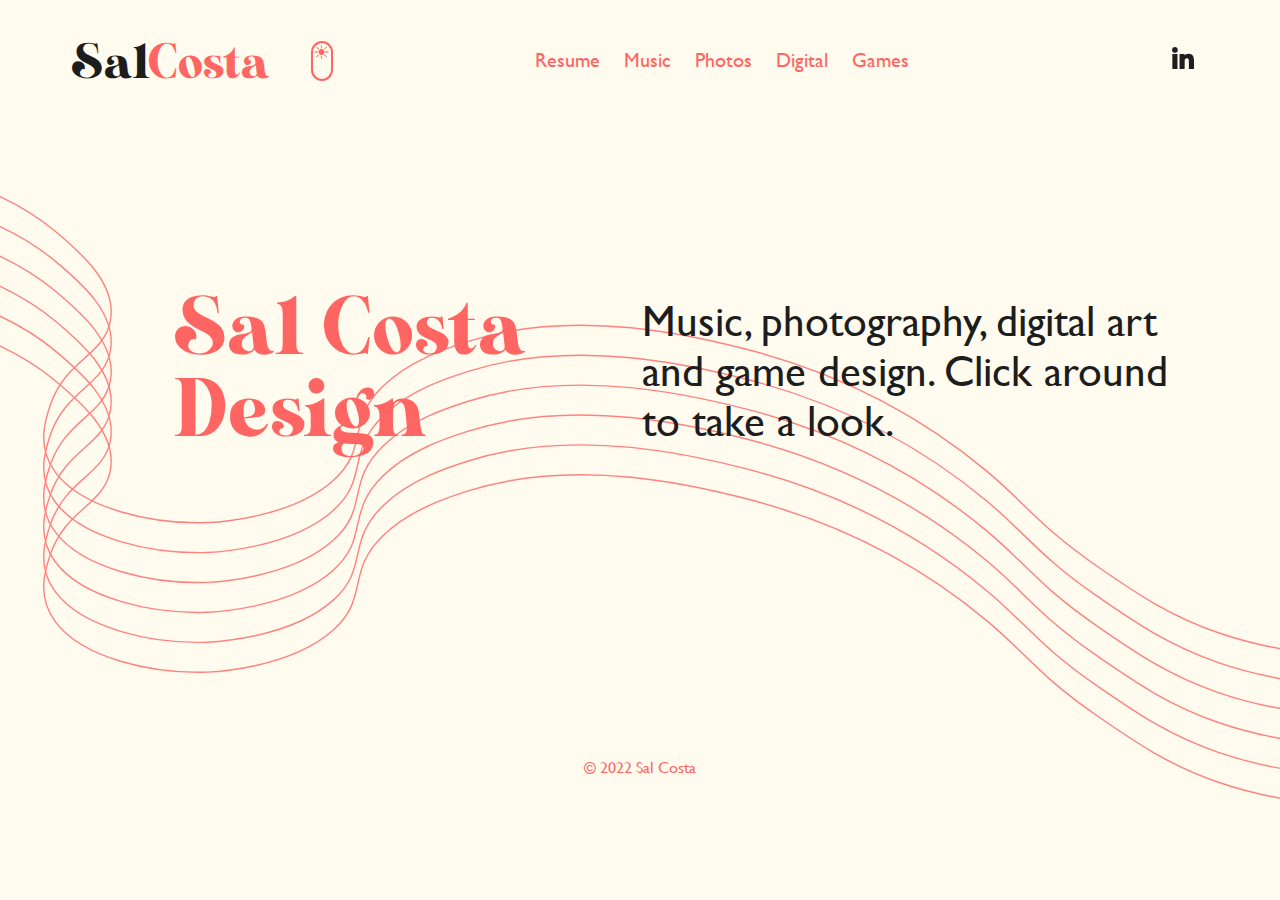
==== index.html @ b61861b0 "added collapsibles removed email" ====
<!doctype html>
<html lang="en">
    
    <!-- ------------- -->
    <!--   Site Head   -->
    <!-- ------------- -->

    <head>
        <!-- Meta tags -->
		<meta charset="utf-8">
		<title>Sal Costa</title>
        <meta name="description" content="Sal Costa's Portfolio">
        <meta name="keywords" content="Sal, Costa, Salvatore, Detroit, Michigan, United States, design, designer, web, website, art, artist, creator, creative, digital, 
                    graphic, video, game, games, UX, UI, photography, photo, film, 35mm, music, sound, audio, production, producer, freelance, portfolio, resume">
        <meta name="author" content="Sal Costa">
        <meta name="viewport" content="width=device-width, initial-scale=1"> 
        <link rel="stylesheet" type="text/css" href="salcosta.css">
        <!-- Favicon -->
        <link rel="apple-touch-icon" href="apple-touch-icon.png" sizes="180x180">
        <link rel="icon" type="image/png" href="favicon.png" sizes="32x32">
        <link rel="shortcut_icon" href="favicon.ico">
    </head>

    <!-- ------------- -->
    <!--   Site Body   -->
    <!-- ------------- -->

    <body>

        <a id="top"></a>
        
        <!-- Header -->
        <header>
            <div id="header">
                
                <div class="header-container left">
                    <a href="index.html">
                        <h1 id="name">Sal<span class="lastname">Costa</span></h1>
                    </a>

                    <div id="light-switch" title="Change the Theme" alt="Switch between light and dark mode." tabindex="0" onkeydown="switchThemeEnter(event)">
                        <label class="theme-switch" for="checkbox">
                            <input type="checkbox" id="checkbox"/>
                            <span class="light-symbols">&#9728;&#xFE0E;<br>&#9687;&#xFE0E;</span> <!-- Sun & Moon Symbols -->
                            <div class="switch-target"></div>
                        </label>
                    </div>  
                </div>

                <!-- Responsive nav button -->
                <a href="javascript:void(0);" class="button round fixed-top" id="nav-button" onclick="navOpen()" title="Open Navigation" alt="Open website navigation.">
                    <span class="menu-lines">&#9776;&#xFE0E;</span>
                    <div class="button-target"></div>
                </a>

                <div id="header-nav" class="header-container right">

                    <!-- Responsive nav X button -->
                    <a href="javascript:void(0);" class="button round close no-shadow fixed-top" onclick="navClose()" title="Close Navigation" alt="Close website navigation.">
                        <span class="times">&times;&#xFE0E;</span>
                        <div class="button-target"></div>
                    </a>

                    <div id="nav"> <!-- Navigation Bar -->
                        <ul>
                            <li>
                                <a href="resume.html" title="Resume">Resume<br>Resume</a>
                            </li>
                            <li>
                                <a href="music.html" title="Music & Audio">Music<br>Music</a>
                            </li>
                            <li>
                                <a href="photography.html" title="Photography">Photos<br>Photos</a>
                            </li>
                            <li>
                                <a href="digitalart.html" title="Digital Art">Digital<br>Digital</a>
                            </li>
                            <li>
                                <a href="gamedesign.html" title="Game Design">Games<br>Games</a>
                            </li>
                        </ul>
                    </div>
                    
                    <div id="social">
                        <div class="social-icon linkedin">
                            <a href="https://www.linkedin.com/in/salccosta/" target="_blank" rel="noopener noreferrer" title="LinkedIn">
                                <img src="assets/icon_linkedin.svg" alt="Sal Costa on LinkedIn." />
                            </a>
                        </div>
                    </div>

                </div> <!-- /container right -->
            </div> <!-- /header -->
        </header>

        <div id="alignment-bar-debug"></div>
        <div id="alignment-bar-debug" class="top"></div>
        <div id="alignment-bar-debug" class="mid"></div>
        
        <!-- ------------------- -->
        <!-- Page Content (INDEX)-->
        <!-- ------------------- -->

        <div id="page-banner" class="index">
            <img src="assets/banner_index.svg" class="banner-index"/>
        
            <div id="page-container" class="index">
                <div class="index-content">
                    <h1 class="page-title home">Sal Costa<br>Design</h1>
                </div>
                <div class="index-content">
                    <span class="home-text">Music, </span><!--
                    --><span class="home-text">photography, </span><!--
                    --><span class="home-text">digital </span><!--
                    --><span class="home-text">art </span><!--
                    --><span class="home-text">and </span><!--
                    --><span class="home-text">game </span><!--
                    --><span class="home-text">design. </span><!--
                    --><span class="home-text">Click </span><!--
                    --><span class="home-text">around </span><!--
                    --><span class="home-text">to </span><!--
                    --><span class="home-text">take </span><!--
                    --><span class="home-text">a </span><!--
                    --><span class="home-text">look.</span>
                </div>
    
            </div> <!-- /page container -->
        
        
        
        </div>

        


        <!-- Back to top button -->
        <a href="#top" id="top-button" class="button round hidden" title="Scroll to Top" alt="Scroll to top of page.">
            <span class="top-arrow">&#8593;&#xFE0E;</span>
        </a>

        <footer>
            <div id="footer">
                <!-- <span class="footer-dots"></span> -->
                <span class="copyright">&copy;&#xFE0E; 2022 Sal Costa</span>
            </div>
        </footer>
        
        <script defer src="salcosta.js"></script>
        <script defer src="jquery-3.6.0.min.js"></script>

    </body>

</html>
---- salcosta.css ----
/* Sal Costa's Portfolio */

/*****************************************/
/* Standards */
/*****************************************/

/*
Charcoal Grey #1D1D1D
Panna Cotta #FFFBEE

Light Mode:
Grapefruit #FF6663

Dark Mode:
Lavender #8C82FF

Dark mode transition length is 0.6s
Window/menu pop up transition length is 0.3s

Screen Responsive sizes:
1400+ Desktops
1200-1400 Small Screen PCs
800-1200 Tablets
300-800 Phones

*/


:root {
	--active-base: #fffbee;
	--active-base-rgb: 255, 251, 238;
	--inverse-base: #1d1d1d;
	--active-accent: #ff6663;
}
[data-theme="dark"] {
	--active-base: #1d1d1d;
	--active-base-rgb: 29, 29, 29;
	--inverse-base: #fffbee;
	--active-accent: #8c82ff;
}





/*****************************************/
/* --- Universal Formatting --- */
/*****************************************/





@font-face {
    font-family: 'Gill Sans MT';
    src: url('typeface/GillSansMT.woff2') format('woff2'),
         url('typeface/GillSansMT.woff') format('woff'),
         url('typeface/GillSansMT.ttf') format('truetype');
}
@font-face {
    font-family: 'Gill Sans MT';
    src: url('typeface/GillSansMT_Bold.woff2') format('woff2'),
         url('typeface/GillSansMT_Bold.woff') format('woff'),
         url('typeface/GillSansMT_Bold.ttf') format('truetype');
    font-weight: bold;
}
@font-face {
    font-family: 'Gill Sans MT';
    src: url('typeface/GillSansMT_Italic.woff2') format('woff2'),
         url('typeface/GillSansMT_Italic.woff') format('woff'),
         url('typeface/GillSansMT_Italic.ttf') format('truetype');
    font-style: italic;
}
@font-face {
    font-family: 'Nevrada'; /* Created by Aluyeah Studio */
    src: url('typeface/Nevrada.woff2') format('woff2'),
	     url('typeface/Nevrada.woff') format('woff'),
	     url('typeface/Nevrada.ttf') format('truetype');
}

html {
	margin: 0 auto;
	padding: 0;
	font-family: 'Trebuchet MS'; /* Default if Gill Sans MT doesn't work */
	background-color: #fffbee; /* Fallback */
	background-color: var(--active-base);
	transition: background-color 0.6s;
	scroll-behavior: smooth;
	overflow-x: hidden;
	max-width: 100%;
	min-width: 400px;
	/* margin-right: calc(-1 * (100vw - 100%)); /* Keeps scrollbar from shifting content */
}
body {
	margin: 0 auto;
	padding: 0;
	max-width: 90%;
	text-align: left;
}
*:focus { /* Universal for focus */
	outline: 2px dotted #ff6663; /* Fallback */
	outline: 2px dotted var(--active-accent);
	transition: outline-color 0.6s;
}
[data-theme="dark"] *:focus {
	outline: 2px dotted #fffbee; /* Fallback */
	outline: 2px dotted var(--inverse-base);
}
.hidden { /* For elements that appear via functions */
	visibility: hidden;
	opacity: 0;
}
.visible {
	visibility: visible;
	opacity: 1;
}


@media screen and (max-width: 400px) { /* Turn overflow on below 400px width */
	html {
		overflow-x: auto;
	}
}

/************************/
/* --- Type Styling --- */
/************************/



h1 {	
	margin: 0 auto;
	padding: 12px;
	font-family: 'Nevrada';
	font-size: 54pt;
	font-weight: normal;
	color: #ff6663; /* Fallback */
	color: var(--active-accent);
	transition: color 0.6s;
}
h2 {
	padding: 12px;
	font-family: 'Nevrada';
	font-weight: normal;
	font-size: 34pt;
	color: #ff6663; /* Fallback */
	color: var(--active-accent);
	transition: color 0.6s;
}
h3 	{
	margin: 0;
	font-family: 'Gill Sans MT';
	font-size: 18pt;
	font-weight: bold;
	color: #ff6663; /* Fallback */
	color: var(--active-accent);
	transition: color 0.6s;
}
p {
	margin: 0 auto;
	width: 70%;
	min-width: 400px;
	font-family: 'Gill Sans MT';
	font-size: 16pt;
	color: #1d1d1d; /* Fallback */
	color: var(--inverse-base);
	transition: color 0.6s;
}
/*
li {
	font-size: 16pt;
	color: #1d1d1d; /* Fallback 
	color: var(--inverse-base);
	transition: color 0.6s;
}
*/
tab1 {
	padding-left: 3em;
}


/***************************/
/* --- Responsive Type --- */
/***************************/


@media screen and (max-width: 1400px) { 
	h1 {
		font-size: 48pt;
	}
	p {
		font-size: 14pt;
	}
}
@media screen and (max-width: 1200px) { 
	h1 {
		font-size: 40pt;
	}
	h2 {
		font-size: 24pt;
	}
	h3 {
		font-size: 16pt;
	}
}
@media screen and (max-width: 800px) { 
	h1 {
		font-size: 30pt;
	}
	p {
		font-size: 12pt;
	}
}



/**************************/ 
/* --- Link Styling --- */
/**************************/



a {
	font-size: 16pt;
	text-decoration: underline dotted;
	transition: color 0.6s, border-color 0.6s;
}
a:link, 
a:visited {
	color: #ff6663; /* Fallback */
	color: var(--active-accent);
}
a:hover,
a:focus {
	color: #1d1d1d; /* Fallback */
	color: var(--inverse-base);
	transition: color 0s, border-color 0s;
}

a.button { /* Button defaults */
	margin: 12px;
	padding: 4px 16px;
	display: inline-block;
	font-family: 'Gill Sans MT';
	font-size: 16pt;
	text-decoration: none;
	text-transform: uppercase;
	border-radius: 40px;
	box-shadow: -2px 2px #1d1d1d; /* Fallback */
	box-shadow: -2px 2px var(--inverse-base);
	border: 6px double #1d1d1d; /* Fallback */
	border: 6px double var(--inverse-base);
	color: #ff6663; /* Fallback */
	color: var(--active-accent);
	background-color: #fffbee; /* Fallback */
	background-color: var(--active-base);
	transition: color 0.6s, border-color 0.6s, background-color 0.6s, margin 0.6s, box-shadow 0.6s, opacity 0.4s, visibility 0.4s;
}
a.button:hover,
a.button:focus {
	margin: 14px 14px 10px 10px;
	box-shadow: none;
	cursor: pointer;
	border-color: #ff6663; /* Fallback */
	border-color: var(--active-accent);
	transition: color 0.1s, border-color 0.1s, margin 0.1s, box-shadow 0.1s, opacity 0.1s;
}
a.button.round { /* Circular buttons for UI */
	overflow: hidden;
	height: 30px;
	width: 6px;
}
a.button.round.no-shadow { /* removes box shadow */
	box-shadow: none;
	margin: 14px 14px 10px 10px;
}
a.button.fixed-top { /* top right screen location */
	position: fixed;
	top: 20px;
	right: 30px;
}
a.button.round.close { /* X button */
	width: 6px;
	height: 30px;
}
a.button.round span.times { /* button 'X' */
	font-size: 32pt;
	position: relative;
	display: inline-block;
	left: -10px;
	top: -10px;
}
a.button.round.close.fixed-top:hover span.times, 
a.button.round.close.fixed-top:focus span.times {
	animation: button-pulse .15s;
}
@keyframes button-pulse {
	50% {transform: scale(1.2)}
}

.button-target {
	/* background-color: rgba(255,0,0,0.3); */ /* Debug target area */
	position: absolute;
	top: -1.8em;
	left: -1.9em;
	display: block;
	width: 120px;
	height: 120px;
	border-radius: 60px;
}

/*****************************/
/* --- Responsive Button --- */
/*****************************/

@media screen and (max-width: 1200px) { 
	a.button {
		font-size: 14pt;
	}

}





/*****************************************/
/* --- Page Header --- */
/*****************************************/





#header {
	margin: 0 auto;
	width: 100%;
	padding-top: 5px;
	height: 120px;
	display: flex;
	overflow: hidden;
}
.header-container {
	margin: 0 auto;
	padding: 22px 0px;
	width: 50%;
	display: flex;
	align-items: flex-start;
}
.header-container.left {
	width: 25%;
	margin-left: 0;
	margin-right: auto;
}
#header-nav.header-container.right {
	margin-right: 0;
	margin-left: auto;
	transition: opacity 0.3s;
}

#name {
	margin-top: 10px;
	margin-right: 0;
	padding-left: 8px;
	font-size: 34pt;
	display: inline-block;
	color: #1d1d1d; /* Fallback */
	color: var(--inverse-base);
	transition: color 0.6s;
}
span.lastname {
	color: #ff6663; /* Fallback */
	color: var(--active-accent);
	transition: color 0.6s;
}


@media screen and (max-width: 800px) { /* Mobile Screen */
	#name {
		font-size: 24pt;
		margin-top: 16px;
	}
}


/****************************/
/* --- Dark Mode Switch --- */
/****************************/


#light-switch { /* Dark mode switch */
	margin: 14px 0 14px 10%;
	height: 36px;
	width: 18px;
	display: inline-block;
	position: relative;
	/* overflow: hidden; */
	border-radius: 18px;
	border: 2px solid #ff6663; /* Fallback */
	border: 2px solid var(--active-accent);
	transition: border-color 0.6s;
	pointer-events: none;
}
.switch-target { /* Click area */
	position: absolute;
	display: block;
	transform: translate(-50%, -50%);
	top: 50%;
	left: 50%;
	width: 27px;
	height: 45px;
	border-radius: 50px;
	border: 22px solid #fffbee; /* Fallback */
	border: 22px solid var(--active-base);
	pointer-events: all;
	transition: border-color 0.6s;
}
#light-switch:hover .light-symbols, 
#light-switch:focus .light-symbols {
	-webkit-animation: lightswitch-bounce .15s;
	   -moz-animation: lightswitch-bounce .15s;
	     -o-animation: lightswitch-bounce .15s;
	        animation: lightswitch-bounce .15s;
}
@keyframes lightswitch-bounce {
	0% {top: -10px;}
	33% {top: -12px;}
	66% {top: -6px;}
	100% {top: -10px;}
}
#light-switch input {
	display: none;
}
span.light-symbols { /* UTF Symbols */
	top: -10px;
	text-align: center;
	font-size: 14pt;
	display: block;
	position: relative;
	pointer-events: none;
	line-height: 30pt;
	color: #ff6663; /* Fallback */
	color: var(--active-accent);
	transition: color 0.6s, transform 0.6s;
}
label.theme-switch:hover { 
	cursor: pointer;
}
[data-theme="dark"] span.light-symbols {
	transform: translateY(-24px);
}



/**************************/
/* --- Navigation Bar --- */
/**************************/



#alignment-bar-debug { /* DEBUG for alignment */
	width: 1800px;
	height: 1px;
	right: 0;
	top: 79px;
	position: absolute;
	pointer-events: none;
	visibility: hidden;
	background-color: var(--inverse-base);
}
#alignment-bar-debug.top { /* DEBUG */
	top: 43px;
}
#alignment-bar-debug.mid { /* DEBUG */
	top: 61px;
	opacity: 0.4;
}

#nav { /* Nav box area */
	display: inline-block;
	align-self: flex-start;
}
#nav ul { /* Navigation List */
	margin: 0 auto;
	padding: 1px 0px;
	list-style-type: none;
}
#nav ul li { /* Navigation Items */
	margin: 16px 6px;
	padding: 4px;
	height: 24px;
	display: inline-block;
	position: relative;
	overflow: hidden;
}
#nav ul li a { /* Nav Item Text */
	padding: 4px;
	width: 100%;
	bottom: 8px;
	font-family: 'Gill Sans MT';
	font-size: 15pt;
	display: inline-block;
	position: relative;
	text-align: left;
	line-height: 1.6;
	text-decoration: none;
	color: #ff6663; /* Fallback */
	color: var(--active-accent);
	-webkit-transition: color 0.6s, transform 0.3s;
	   -moz-transition: color 0.6s, transform 0.3s;
	     -o-transition: color 0.6s, transform 0.3s;
		    transition: color 0.6s, transform 0.3s;
}
#nav ul li a:hover, 
#nav ul li a:focus { 
	transform: translateY(-32px);
	outline: none;
}
#nav ul li:focus-within {
	outline: 2px dotted #ff6663; /* Fallback */
	outline: 2px dotted var(--active-accent);
}
[data-theme="dark"] #nav ul li:focus-within {
	outline: 2px dotted #fffbee; /* Fallback */
	outline: 2px dotted var(--inverse-base);
}
#nav ul li a.active { /* Current page in nav */
	cursor: default;
	transform: translateY(0px);
	color: #1d1d1d; /* Fallback */
	color: var(--inverse-base);
}
#nav ul li a.active:hover, 
#nav ul li a.active:focus {
	-webkit-animation: currentpage-bounce .15s;
	   -moz-animation: currentpage-bounce .15s;
	     -o-animation: currentpage-bounce .15s;
	        animation: currentpage-bounce .15s;
}
@keyframes currentpage-bounce {
	0% {bottom: 8px;}
	33% {bottom: 12px;}
	66% {bottom: 4px;}
	100% {bottom: 8px;}
}
#nav-button { /* Touch Nav button */
	display: none;
	z-index: 3;
}
#nav-button span.menu-lines { /* Menu symbol */
	font-size: 18pt;
	position: relative;
	top: -3px;
	left: -8px;
	font-weight: bold;
}
#header-nav.header-container.right a.button.round.close { /* Hide X button */
	display: none;
}


/***************************************/
/* --- Header & Nav responsiveness --- */
/***************************************/


@media screen and (max-width: 1400px) { /* Smaller Desktop Screen */
	#header-nav.header-container.right {
		width: 60%;
	}
	#nav ul li {
		margin: 16px 2px;
	}
}
@media screen and (max-width: 1200px) { /* Tablet + Mobile Nav */
	#nav-button {
		display: inline-block;
	}
	#header-nav.header-container.right {
		display: none;
	}
	#header-nav.header-container.right a.button.round.close {
		display: inline-block;
	}
	#header-nav.header-container.right.responsive { /* Responsive nav container */
		margin: 0 auto;
		width: 100%;
		background-color: rgba(255, 251, 238, 0.85); /* Fallback */
		background-color: rgba(var(--active-base-rgb), 0.85);
		-webkit-backdrop-filter: blur(12px);
		backdrop-filter: blur(12px);
		position: fixed;
		display: block;
		visibility: visible;
		opacity: 1;
		left: 0;
		right: 0;
		top: 0;
		bottom: 0;
		z-index: 3;
	}
	#header-nav.header-container.right.responsive #nav { /* Responsive nav links */
		width: 100%;
		margin-top: 20px;
		text-align: center;
	}
	#header-nav.header-container.right.responsive #nav ul li {
		margin: 10px auto;
		padding: 10px;
		width: 50%;
		right: 0;
		height: 2.4em;
	}
	#header-nav.header-container.right.responsive #nav ul li a {
		font-size: 26pt;
		text-align: center;
	}
	#header-nav.header-container.right.responsive #nav ul li a.active:hover, 
	#header-nav.header-container.right.responsive #nav ul li a.active:focus { /* Disable active page animation */
		-webkit-animation: none;
		   -moz-animation: none;
			 -o-animation: none;
				animation: none;
	}
	#header-nav.header-container.right.responsive #nav ul li a:hover, 
	#header-nav.header-container.right.responsive #nav ul li a:focus { /* Disable hover animation */
		transform: none;
		color: #1d1d1d; /* Fallback */
		color: var(--inverse-base);
	}
	#top-button {
		display: none;
	}
}


/************************/
/* --- Social Icons --- */
/************************/


#social {
	margin: 0px 0px 20px auto;
	height: 40px;
	display: inline-block;
	align-self: flex-end;
}
#social a {
	text-decoration: none;
	display: inline-block;
}
#social .social-icon { 
	margin: 0px 8px;
	width: 50px;
	height: 40px;
	position: relative;
	bottom: 2px;
	display: inline-block;
}
#social .social-icon img {
	width: 26px;
	height: 22px;
	padding: 6px 12px 12px 12px;
	filter: brightness(0) saturate(100%) invert(3%) sepia(5%) saturate(4%) hue-rotate(314deg) brightness(104%) contrast(82%);
	transition: filter 0.6s;
}
[data-theme="dark"] #social .social-icon img {
	filter: brightness(0) saturate(100%) invert(88%) sepia(4%) saturate(1819%) hue-rotate(322deg) brightness(114%) contrast(103%);
}
#social .social-icon:hover, 
#social .social-icon:focus {
	-webkit-animation: social-bounce .15s;
	   -moz-animation: social-bounce .15s;
	     -o-animation: social-bounce .15s;
	        animation: social-bounce .15s;
}
@keyframes social-bounce {
	0% {bottom: 2px;}
	33% {bottom: 6px;}
	66% {bottom: -2px;}
	100% {bottom: 2px;}
}

@media screen and (max-width: 1200px) { /* Mobile Social Icons */
	#header-nav.header-container.right.responsive #social {
		width: 100%;
		text-align: center;
		margin: 0 auto;
		margin-top: 1.4em;
	}
	#header-nav.header-container.right.responsive #social .social-icon {
		margin: 0 auto;
		width: 35%;
		height: 50px;
	}
	#social .social-icon img {
		display: inline-block;
		position: relative;
		padding: 12px;
		left: 4px;
		width: 100px;
		height: 30px;
	}
}





/*****************************************/
/* --- Page Content --- */
/*****************************************/




#page-banner {
	display: block;
	position: relative;
	overflow: hidden;
}
h1.page-title { /* Page title banner text */
	padding: 2em 1em 3em 70px;
	margin-left: 0;
	display: inline-block;
	white-space: nowrap;
}
#page-banner img { /* make visible in IE */ 
	position: absolute;
	right: 3%;
	width: 65%;
	max-height: 420px;
	top: 40%;
	opacity: 0.8;
	transform: translateY(-50%);
	filter: brightness(0) saturate(100%) invert(60%) sepia(90%) saturate(3969%) hue-rotate(326deg) brightness(117%) contrast(119%);
	transition: filter 0.6s;
}
[data-theme="dark"] #page-banner img {
	filter: brightness(0) saturate(100%) invert(88%) sepia(4%) saturate(1819%) hue-rotate(322deg) brightness(114%) contrast(103%);
}
#page-container {
	margin: 0 auto;
	text-align: center;
	padding: 2em;
	display: block;
	border: 1px solid #ff6663; /* Fallback */
	border: 1px solid var(--active-accent);
	border-radius: 16px;
	transition: border-color 0.6s;
}
 /*****************************/
 /* --- Responsive Banner --- */
 /*****************************/

 @media screen and (max-width: 1400px) { /* Smaller Screen banner */
	#page-banner img {
		top: 60%;
		min-width: 400px;
	}
} 
@media screen and (max-width: 1200px) { /* Tablet page banner */
	h1.page-title {
		padding: 1.5em 1em 3.5em 70px;
	}
	#page-container {
		padding: 1em;
	}
	#page-banner img {
		opacity: 1;
	}
}
@media screen and (max-width: 600px) { /* Mobile page banner */
	h1.page-title {
		padding-left: 10px;
	}
	#page-banner img {
		width: 100%;
		top: 65%;
		min-width: 100px;
		right: 0;
		left: 0;
	}
	#page-container {
		padding: 0;
		border: none;
	}
}



/******************************/
/* --- Back to top button --- */
/******************************/

#top-button { 
	bottom: 50px;
	right: 30px;
	position: fixed;
	z-index: 3;
	width: 6px;
	height: 30px;
}
span.top-arrow {
	font-size: 22pt;
	position: relative;
	font-weight: bold;
	left: -4px;
	top: -6px;
}




/**********************/
/* --- Index page --- */
/**********************/




#page-container.index {
	border: none;
}
h1.page-title.home {
	font-size: 80pt;
	padding: 2em 0 3em 70px;
}
.index-content {
	display: inline-block;
	top: 0;
	margin: 0;
	padding: 0;
	text-align: left;
	width: 49%;
}
span.home-text {
	margin: 0 auto;
	font-family: 'Gill Sans MT';
	font-size: 46pt;
	color: #1d1d1d; /* Fallback */
	color: var(--inverse-base);
	transition: color 0.6s, opacity 0.2s;
}
span.home-text:hover {
	opacity: 0.2;
	cursor: default;
}
#page-banner.index {
	position: relative;
	display: block;
	height: 100%;
	overflow: visible;
}
#page-banner.index img.banner-index { 
	position: absolute;
	width: 120%;
	max-height: 200%;
	transform: translate(-50%, -50%);
	top: 60%;
	left: 50%;
	pointer-events: none;
	z-index: -1;
}

@media screen and (max-width: 1600px) { 
	h1.page-title.home {
		font-size: 70pt;
	}
	span.home-text {
		font-size: 38pt;
	}
}
@media screen and (max-width: 1300px) { 
	h1.page-title.home {
		font-size: 56pt;
	}
	span.home-text {
		font-size: 32pt;
	}
}
@media screen and (max-width: 1100px) { 
	h1.page-title.home {
		font-size: 48pt;
	}
	span.home-text {
		font-size: 24pt;
	}
	#page-banner.index img.banner-index { 
		width: 200%;
		left: 80%;
	}
}
@media screen and (max-width: 900px) { 
	.index-content {
	display: block;
	width: 100%;
	}
	h1.page-title.home {
		padding: 2em 0 0.5em 10px;
	}
}



/***********************/
/* --- Resume Page --- */
/***********************/





#page-container.resume { /* Flex needed for sticky */
	display: flex;
	align-items: flex-start;
	text-align: left;
}
#resume-body { /* Resume Main Content */
	width: 66%;
	display: inline-block;
}
#resume-body p {
	width: 100%;
	text-align: left;
}

.dotted-line { /* Dots container */
	margin-top: -3em;
	margin-bottom: 3em;
	overflow: hidden;
	width: 100%;
	height: 1em;
}
span.dots { /* Dot gradient effect */
	background-image: none; /* Fallback */
	color: #ff6663; /* Fallback */
	background-image: linear-gradient(to right, var(--active-accent) 0%, transparent 100%);
	background-size: 100%;
	background-repeat: repeat;
	-webkit-background-clip: text;
	   -moz-background-clip: text;
	        background-clip: text;
    -webkit-text-fill-color: transparent; 
       -moz-text-fill-color: transparent;
}
span.dots.center { /* Radial Gradient */
	background-image: none; /* Fallback */
	background-image: radial-gradient(var(--active-accent) 0%, transparent 80%);
}
span.dots-content::after { /* Dot content */
	content: "\2022 \2003 \2022 \2003 \2022 \2003 \2022 \2003 \2022 \2003 \2022 \2003 \2022 \2003 \2022 \2003 \2022 \2003 \2022 \2003";
}

h2.category {
	padding-left: 0;
	display: block;
}
span.resume-content {
	font-family: 'Gill Sans MT';
	font-size: 16pt;
	color: #1d1d1d; /* Fallback */
	color: var(--inverse-base);
	transition: color 0.6s;
}
p.job-role {
	font-size: 14pt;
}

/*********************************/
/* --- Resume Skills Section --- */
/*********************************/

#res-sticky-column {
	width: 33%;
	display: inline-block;
	position: sticky;
	position: -webkit-sticky;
	top: 10%;
}
#resume-skills { /* Resume Skills */
	padding: 0 2em;
	text-align: left;
}

/*****************************/
/* Resume content responsive */
/*****************************/

@media screen and (max-width: 1200px) { 
	#page-container.resume {
		display: block;
	}
	#resume-body {
		display: block;
		width: 100%;
	}
	#res-sticky-column {
		width: 100%;
		display: block;
	}
	#resume-skills {
		width: 100%;
		padding: 0;
		display: block;
	}
	span.skill {
		display: inline-block;
		width: 32%;
		padding: 0;
		margin: 0;
	}
}
@media screen and (max-width: 1200px) { 
	span.resume-content {
		font-size: 14pt;
		padding: 0;
		margin: 0;
	}
}
@media screen and (max-width: 920px) { 
	span.skill {
		display: block;
		width: 100%;
	}
}





/**********************/
/* --- Music Page --- */
/**********************/





.sub-container.music {
	display: inline-block;
	text-align: left;
}
.audio-player {
	display: inline-block;
	position: relative;
	right: 0;
	padding: 2em 0 2em 8em;
}





/*****************************************/
/* --- Photography Page --- */
/*****************************************/





#gallery-tab-container {
	display: inline-block;
	overflow: hidden;
}
a.gallery-tab {
	padding: 24px 16px 8px 16px;
	text-decoration: none;
	display: inline-block;
	margin: 0.8em 0.8em 0 0.8em;
	width: 220px;
	font-family: 'Nevrada';
	font-weight: normal;
	font-size: 34pt;
	color: #ff6663; /* Fallback */
	color: var(--active-accent);
	transition: color 0.6s, border-color 0.6s;
}
a.gallery-tab.open-tab {
	color: #1d1d1d; /* Fallback */
	color: var(--inverse-base);
}
a.gallery-tab:focus:not(:focus-visible) { /* No outline for click */
	outline: 0;
}
a.gallery-tab:hover, 
a.gallery-tab:focus {
	color: #1d1d1d; /* Fallback */
	color: var(--inverse-base);
	transition: color 0s, border-color 0s;
}
#gallery-tab-select { /* selector dot box */
	display: inline-block;
	position: relative;
	top: -2em;
	width: 50%;
}
span.selector-dot {
	font-size: 24pt;
	display: inline-block;
	position: relative;
	color: #1d1d1d; /* Fallback */
	color: var(--inverse-base);
	transition: left 0.6s;
}
span.selector-dot.left { /* try to add hover */
	left: -50%;
}
span.selector-dot.right {
	left: 50%;
}

.photo-gallery { /* Gallery container */
	column-count: 3;
	column-gap: 6px;
}
.photo-gallery.hidden {
	display: none;
	opacity: 0;
}
.photo-gallery.visible {
	display: block;
	opacity: 1;
}

.photo-tile { /* Photo tile div */
	display: inline-block;
	padding: 0;
	margin-bottom: 3px;
	width: 100%;
	overflow: hidden;
	border-radius: 8px;
}
.photo-tile img {
	width: 100%;
	margin: 0;
	padding: 0;
	display: block;
	-webkit-transition: transform 0.4s, filter 0.4s, opacity 0.4s;
	   -moz-transition: transform 0.4s, filter 0.4s, opacity 0.4s;
	     -o-transition: transform 0.4s, filter 0.4s, opacity 0.4s;
		    transition: transform 0.4s, filter 0.4s, opacity 0.4s;
}
.photo-gallery:hover img { /* Effect on all images on gallery hover */
	opacity: 0.9;
}
.photo-tile:hover img { /* Effect on single hovered image */
	transform: scale(1.1);
	opacity: 1;
	cursor: pointer;
}
@media screen and (max-width: 900px) { /* Responsive gallery size */
	.photo-gallery {
		column-count: 2;
	}
	#gallery-tab-container {
		display: block;
	}
	a.gallery-tab {
		font-size: 28pt;
		width: 40%;
		margin: 0.8em 0;
	}
	#gallery-tab-select {
		display: none;
	}
	a.gallery-tab.open-tab {
		border-color: #1d1d1d; /* Fallback */
		border: 1px solid var(--inverse-base);
		border-radius: 16px;
	}
}
@media screen and (max-width: 600px) { /* Mobile Screen */
	.photo-gallery {
		margin-top: 2em;
	}
	a.gallery-tab {
		font-size: 18pt;
		padding: 16px 8px 0 8px;
		width: 40%;
		margin: 0.8em 0;
	}
}


/***********************/
/* --- Photo Modal --- */
/***********************/


#modal00 { /* Modal base */
    position: fixed;
    text-align: center;
    z-index: 4;
    left: 0;
    top: 0;
	width: 100%;
	height: 100%;
	overflow: auto;
	background-color: rgba(255, 251, 238, 0.85); /* Fallback */
	background-color: rgba(var(--active-base-rgb), 0.85);
	-webkit-backdrop-filter: blur(8px);
		   backdrop-filter: blur(8px);
	transition: background-color 0.6s, opacity 0.3s, visibility 0.3s;
	-webkit-user-select: none;  /* Disable right click */
	-moz-user-select: none;
	-ms-user-select: none;
	-o-user-select: none;
	user-select: none;
}

#modaltarget { /* Click area for closing modal */
	height: 100%;
}
#modal00 img {
	position: fixed;
	height: 80%;
	width: auto;
	left: 50%;
	top: 50%;
	transform: translate(-50%, -50%);
}
#modal00 img.portrait { /* For vertical images */
	width: 40%;
	height: auto;
	padding: 3em 0;
	top: 0;
	transform: translate(-50%, 0);
}
#modal00 a.button.round.close {
	margin: 12px;
}
/*
#caption { old caption
    margin: 0 auto;
    padding-bottom: 20px;
    position: relative;
    width: 100%;
    display: inline-block;
    text-align: center;
    color: red;
    font-size: 16pt;
	bordeR: 1px solid green;
}
*/

a.button.round.arrow { /* Modal < > Buttons */
	width: 6px;
	height: 30px;
	z-index: 5;
}
a.button.round.fixed-left {
	top: 45%;
	left: 30px;
	position: fixed;
}
a.button.round.fixed-right{
	top: 45%;
	right: 30px;
	position: fixed;
}
a.button span.left-arrow { /* Arrow button text */
	font-size: 20pt;
	position: relative;
	top: -1px;
	left: -10px;
}
a.button span.right-arrow {
	font-size: 20pt;
	position: relative;
	top: -1px;
	left: -6px;
}
.button-target.arrow {
	height: 200px;
	top: -3.6em;
}
a.button.round.arrow.fixed-left:hover span.left-arrow, 
a.button.round.arrow.fixed-left:focus span.left-arrow {
	animation: leftarrow-bounce .15s;
}
@keyframes leftarrow-bounce {
	50% {left: -15px}
}
a.button.round.arrow.fixed-right:hover span.right-arrow, 
a.button.round.arrow.fixed-right:focus span.right-arrow {
	animation: rightarrow-bounce .15s;
}
@keyframes rightarrow-bounce {
	50% {left: -1px}
}

/***************************************/
/* --- Responsive modal --- */
/***************************************/
@media only screen and (max-width: 1200px){
    #modal00 img {
        width: 80%;
		height: auto;
    }
	#modal00 img.portrait {
		width: 60%;
	}
}
@media only screen and (max-width: 900px){ /* Hide arrow buttons */
	a.button.round.arrow {
		visibility: hidden;
	}
}
@media only screen and (max-width: 800px){
    #modal00 img {
        width: 98%;
    }
	#modal00 img.portrait {
		width: 80%;
	}
}





/****************************/
/* --- Digital Art Page --- */
/****************************/




button.collapsible {
	display: inline-block;
	text-align: left;
	margin: 0 auto;
	padding: 0 1em;
	height: 4em;
	width: 80%;
	max-width: 800px;
	cursor: pointer;
	background-color: transparent;
	border: 1px solid #ff6663; /* Fallback */
	border: 1px solid var(--active-accent);
	border-radius: 16px;
	overflow: hidden;
}
button.collapsible h3:after {
	content: "\002B";
	float: right;
	transform: scale(1.3);
	color: #1d1d1d; /* Fallback */
	color: var(--inverse-base);
}
button.collapsible.active h3:after {
	content: "\2013";
	position: relative;
	top: -4px;
	left: -1px;
}
.collapse-content {
	margin: 2em 0;
	max-height: 0;
	overflow: hidden;
	transition: max-height 0.6s;
}


.sub-container {
	margin: 2em auto;
}
.sub-container a.button {
	display: inline-block;
}
.sub-container.img-split {
	display: inline-block;
}
.sub-container.img-split img {
	width: 45%;
	margin: 0 1em 1em 1em;
	border-radius: 16px;
}
.sub-container img.small-size {
	width: auto;
	max-width: 100%;
}


/**********************************/
/* --- Responsive Digital Art --- */
/**********************************/


@media screen and (max-width: 1000px) { /* Mobile/tablet */
	.sub-container.img-split img {
		margin: 0 0 0.5em 0;
		width: 100%;
	}
	.sub-container img.small-size {
		width: 45%;
	}
}





/****************************/
/* --- Game Design Page --- */
/****************************/




.sub-container.img-single {
	display: inline-block;
	width: 80%;
}
.sub-container.img-single img {
	width: 100%;
	border-radius: 16px;
}
.sub-container p {
	margin: 0;
	font-size: 14pt;
	padding-left: 1em;
}
#page-container.gamedesign p {
	width: 70%;
	text-align: left;
}
#page-container.gamedesign ul {
	width: 70%;
	text-align: left;
	display: inline-block;
}
.youtube-container {
	position: relative;
	width: 50%;
	display: inline-block;
	padding-top: 28.12%; /* 16:9 aspect ratio */
}
iframe.youtube {
	position: absolute;
	width: 100%;
	height: 100%;
	top: 0;
	left: 0;
	text-align: center;
}

/**********************************/
/* --- Responsive Game Design --- */
/**********************************/


@media screen and (max-width: 1200px) { /* Smaller screens */
	.sub-container p {
		font-size: 12pt;
	}
}
@media screen and (max-width: 800px) { /* mobile screens */
	.sub-container.img-single {
		width: 90%;
	}
	.youtube-container {
		width: 80%;
		padding-top: 45%;
	}
}





/*****************************************/
/* --- Footer --- */
/*****************************************/





#footer {
	width: 100%;
	display: block;
	text-align: center;
}
span.dots-break {
	padding: 4em 0 2em 0;
	display: block;
	text-align: center;
	color: #ff6663; /* Fallback */
	color: var(--active-accent);
	transition: color 0.6s;
}
[data-theme="dark"] span.dots-break {
	color: #fffbee; /* Fallback */
	color: var(--inverse-base);
}
span.dots-break::after { /* break dot content */
	content: "\2022 \2003 \2003 \2003 \2022 \2003 \2003 \2003 \2022";
}
span.copyright { /* Footer Copyright */
	padding: 2em 0 4em 0;
	font-family: 'Gill Sans MT';
	display: inline-block;
	color: #ff6663; /* Fallback */
	color: var(--active-accent);
	transition: color 0.6s;
}
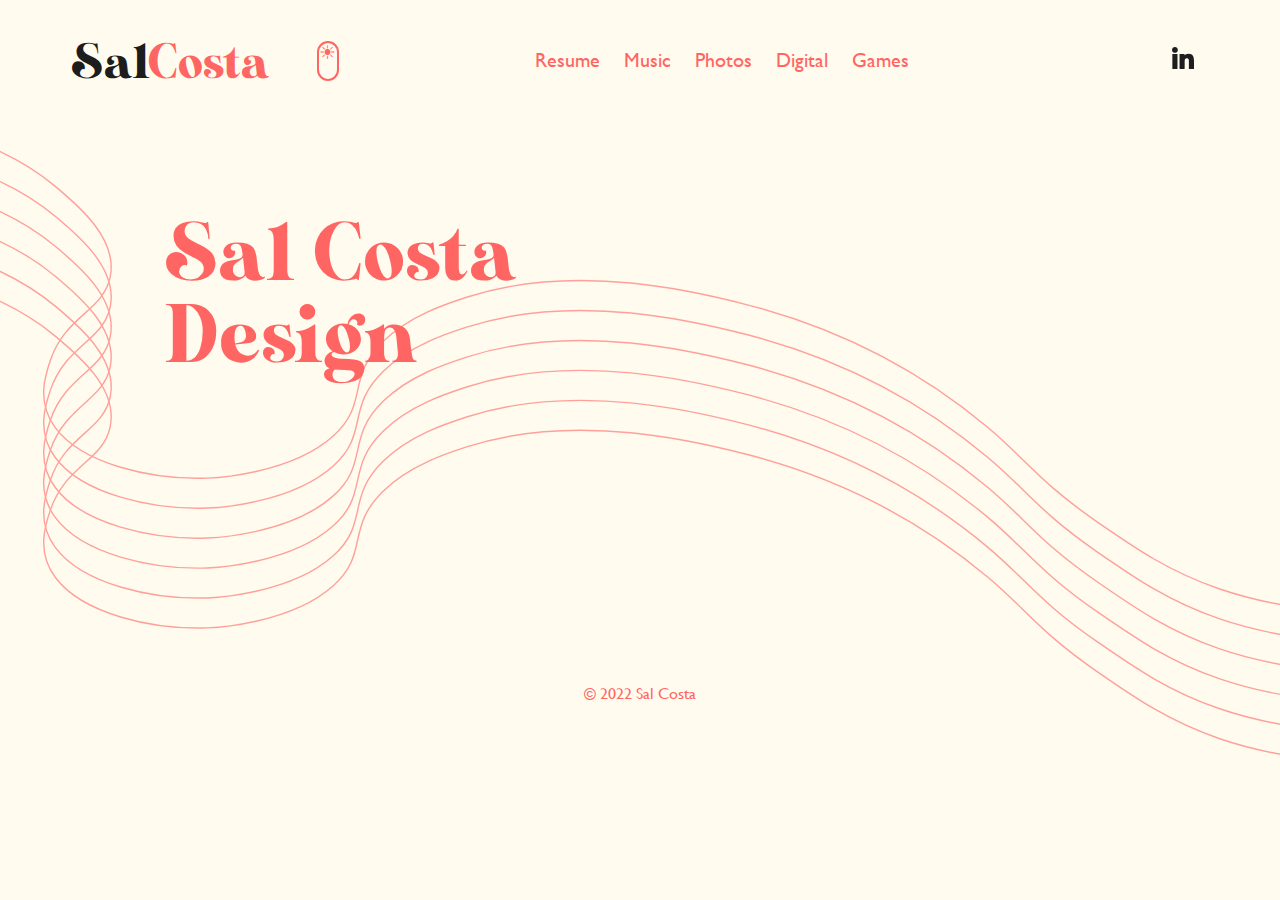
==== commit d0e977aa: "index temp" ====
--- a/index.html
+++ b/index.html
@@ -108,21 +108,23 @@
                 <div class="index-content">
                     <h1 class="page-title home">Sal Costa<br>Design</h1>
                 </div>
+                <!--
                 <div class="index-content">
                     <span class="home-text">Music, </span><!--
-                    --><span class="home-text">photography, </span><!--
-                    --><span class="home-text">digital </span><!--
-                    --><span class="home-text">art </span><!--
-                    --><span class="home-text">and </span><!--
-                    --><span class="home-text">game </span><!--
-                    --><span class="home-text">design. </span><!--
-                    --><span class="home-text">Click </span><!--
-                    --><span class="home-text">around </span><!--
-                    --><span class="home-text">to </span><!--
-                    --><span class="home-text">take </span><!--
-                    --><span class="home-text">a </span><!--
-                    --><span class="home-text">look.</span>
+                    -><span class="home-text">photography, </span><!--
+                    -><span class="home-text">digital </span><!--
+                    -><span class="home-text">art </span><!--
+                    -><span class="home-text">and </span><!--
+                    -><span class="home-text">game </span><!--
+                    -><span class="home-text">design. </span><!--
+                    -><span class="home-text">Click </span><!--
+                    -><span class="home-text">around </span><!--
+                    -><span class="home-text">to </span><!--
+                    -><span class="home-text">take </span><!--
+                    -><span class="home-text">a </span><!--
+                    -><span class="home-text">look.</span>
                 </div>
+            -->
     
             </div> <!-- /page container -->
         
--- a/salcosta.css
+++ b/salcosta.css
@@ -88,7 +88,6 @@
 	scroll-behavior: smooth;
 	overflow-x: hidden;
 	max-width: 100%;
-	min-width: 400px;
 	/* margin-right: calc(-1 * (100vw - 100%)); /* Keeps scrollbar from shifting content */
 }
 body {
@@ -115,10 +114,12 @@
 	opacity: 1;
 }
 
-
-@media screen and (max-width: 400px) { /* Turn overflow on below 400px width */
+@media screen and (max-width: 400px) { 
 	html {
 		overflow-x: auto;
+	}
+	body {
+		max-width: 96%;
 	}
 }
 
@@ -148,7 +149,6 @@
 	transition: color 0.6s;
 }
 h3 	{
-	margin: 0;
 	font-family: 'Gill Sans MT';
 	font-size: 18pt;
 	font-weight: bold;
@@ -156,26 +156,17 @@
 	color: var(--active-accent);
 	transition: color 0.6s;
 }
-p {
+p, li {
 	margin: 0 auto;
 	width: 70%;
-	min-width: 400px;
 	font-family: 'Gill Sans MT';
 	font-size: 16pt;
 	color: #1d1d1d; /* Fallback */
 	color: var(--inverse-base);
 	transition: color 0.6s;
 }
-/*
-li {
-	font-size: 16pt;
-	color: #1d1d1d; /* Fallback 
-	color: var(--inverse-base);
-	transition: color 0.6s;
-}
-*/
 tab1 {
-	padding-left: 3em;
+	padding-left: 2em;
 }
 
 
@@ -188,7 +179,7 @@
 	h1 {
 		font-size: 48pt;
 	}
-	p {
+	p, li {
 		font-size: 14pt;
 	}
 }
@@ -202,13 +193,25 @@
 	h3 {
 		font-size: 16pt;
 	}
+	li {
+		padding: 0;
+		margin: 0;
+		width: 90%;
+	}
 }
 @media screen and (max-width: 800px) { 
 	h1 {
-		font-size: 30pt;
-	}
-	p {
+		font-size: 28pt;
+	}
+	h2 {
+		font-size: 22pt;
+	}
+	p, li {
 		font-size: 12pt;
+		width: 90%;
+	}
+	h3 {
+		font-size: 14pt;
 	}
 }
 
@@ -319,6 +322,12 @@
 	}
 
 }
+@media screen and (max-width: 600px) { /* mobile screens */
+	a.button.fixed-top { /* top right screen location */
+		top: 10px;
+		right: 10px;
+	}
+}
 
 
 
@@ -389,9 +398,10 @@
 
 
 #light-switch { /* Dark mode switch */
-	margin: 14px 0 14px 10%;
+	margin: 14px 0 14px 12%;
 	height: 36px;
 	width: 18px;
+	min-width: 18px;
 	display: inline-block;
 	position: relative;
 	/* overflow: hidden; */
@@ -400,6 +410,9 @@
 	border: 2px solid var(--active-accent);
 	transition: border-color 0.6s;
 	pointer-events: none;
+}
+#light-switch:focus:not(:focus-visible) { /* No outline for click */
+	outline: 0;
 }
 .switch-target { /* Click area */
 	position: absolute;
@@ -465,7 +478,7 @@
 	top: 79px;
 	position: absolute;
 	pointer-events: none;
-	visibility: hidden;
+	display: none;
 	background-color: var(--inverse-base);
 }
 #alignment-bar-debug.top { /* DEBUG */
@@ -487,6 +500,7 @@
 }
 #nav ul li { /* Navigation Items */
 	margin: 16px 6px;
+	width: auto;
 	padding: 4px;
 	height: 24px;
 	display: inline-block;
@@ -591,7 +605,8 @@
 		backdrop-filter: blur(12px);
 		position: fixed;
 		display: block;
-		visibility: visible;
+		overflow-y: auto;
+		overflow-x: hidden;
 		opacity: 1;
 		left: 0;
 		right: 0;
@@ -601,18 +616,18 @@
 	}
 	#header-nav.header-container.right.responsive #nav { /* Responsive nav links */
 		width: 100%;
-		margin-top: 20px;
 		text-align: center;
+		margin-top: 30px;
 	}
 	#header-nav.header-container.right.responsive #nav ul li {
-		margin: 10px auto;
+		margin: 5px auto;
 		padding: 10px;
 		width: 50%;
 		right: 0;
-		height: 2.4em;
+		height: 30px;
 	}
 	#header-nav.header-container.right.responsive #nav ul li a {
-		font-size: 26pt;
+		font-size: 20pt;
 		text-align: center;
 	}
 	#header-nav.header-container.right.responsive #nav ul li a.active:hover, 
@@ -632,7 +647,11 @@
 		display: none;
 	}
 }
-
+@media screen and (max-width: 600px) {
+	.header-container {
+		padding: 15px 0;
+	}
+}
 
 /************************/
 /* --- Social Icons --- */
@@ -685,8 +704,7 @@
 	#header-nav.header-container.right.responsive #social {
 		width: 100%;
 		text-align: center;
-		margin: 0 auto;
-		margin-top: 1.4em;
+		margin: 0.5em auto;
 	}
 	#header-nav.header-container.right.responsive #social .social-icon {
 		margin: 0 auto;
@@ -696,13 +714,12 @@
 	#social .social-icon img {
 		display: inline-block;
 		position: relative;
-		padding: 12px;
+		width: 100px;
+		height: 26px;
+		bottom: -4px;
 		left: 4px;
-		width: 100px;
-		height: 30px;
-	}
-}
-
+	}
+}
 
 
 
@@ -756,7 +773,6 @@
  @media screen and (max-width: 1400px) { /* Smaller Screen banner */
 	#page-banner img {
 		top: 60%;
-		min-width: 400px;
 	}
 } 
 @media screen and (max-width: 1200px) { /* Tablet page banner */
@@ -777,9 +793,11 @@
 	#page-banner img {
 		width: 100%;
 		top: 65%;
-		min-width: 100px;
 		right: 0;
 		left: 0;
+	}
+	#page-banner.photography img {
+		left: -5%;
 	}
 	#page-container {
 		padding: 0;
@@ -824,7 +842,7 @@
 }
 h1.page-title.home {
 	font-size: 80pt;
-	padding: 2em 0 3em 70px;
+	padding: 1em 0 3em 70px; /* top was 2em*/
 }
 .index-content {
 	display: inline-block;
@@ -832,7 +850,7 @@
 	margin: 0;
 	padding: 0;
 	text-align: left;
-	width: 49%;
+	width: 100%; /* 49 for text */
 }
 span.home-text {
 	margin: 0 auto;
@@ -855,10 +873,11 @@
 #page-banner.index img.banner-index { 
 	position: absolute;
 	width: 120%;
-	max-height: 200%;
+	max-height: 240%;
 	transform: translate(-50%, -50%);
 	top: 60%;
 	left: 50%;
+	opacity: 0.6;
 	pointer-events: none;
 	z-index: -1;
 }
@@ -881,10 +900,10 @@
 }
 @media screen and (max-width: 1100px) { 
 	h1.page-title.home {
-		font-size: 48pt;
+		font-size: 40pt;
 	}
 	span.home-text {
-		font-size: 24pt;
+		font-size: 22pt;
 	}
 	#page-banner.index img.banner-index { 
 		width: 200%;
@@ -895,6 +914,7 @@
 	.index-content {
 	display: block;
 	width: 100%;
+	max-width: 350px;
 	}
 	h1.page-title.home {
 		padding: 2em 0 0.5em 10px;
@@ -916,11 +936,14 @@
 	align-items: flex-start;
 	text-align: left;
 }
+#page-container.resume h3 {
+	margin: 0;
+}
 #resume-body { /* Resume Main Content */
 	width: 66%;
 	display: inline-block;
 }
-#resume-body p {
+#resume-body p, li {
 	width: 100%;
 	text-align: left;
 }
@@ -954,14 +977,6 @@
 
 h2.category {
 	padding-left: 0;
-	display: block;
-}
-span.resume-content {
-	font-family: 'Gill Sans MT';
-	font-size: 16pt;
-	color: #1d1d1d; /* Fallback */
-	color: var(--inverse-base);
-	transition: color 0.6s;
 }
 p.job-role {
 	font-size: 14pt;
@@ -976,10 +991,10 @@
 	display: inline-block;
 	position: sticky;
 	position: -webkit-sticky;
-	top: 10%;
+	top: 8%;
 }
 #resume-skills { /* Resume Skills */
-	padding: 0 2em;
+	padding-left: 2em;
 	text-align: left;
 }
 
@@ -1004,24 +1019,22 @@
 		padding: 0;
 		display: block;
 	}
-	span.skill {
+	span.skill-block {
 		display: inline-block;
 		width: 32%;
 		padding: 0;
 		margin: 0;
 	}
 }
-@media screen and (max-width: 1200px) { 
-	span.resume-content {
-		font-size: 14pt;
-		padding: 0;
-		margin: 0;
-	}
-}
-@media screen and (max-width: 920px) { 
-	span.skill {
+@media screen and (max-width: 1000px) { 
+	span.skill-block {
 		display: block;
 		width: 100%;
+	}
+}
+@media screen and (max-width: 800px) {
+	p.job-role {
+		font-size: 12pt;
 	}
 }
 
@@ -1037,7 +1050,7 @@
 
 
 
-.sub-container.music {
+.music-container {
 	display: inline-block;
 	text-align: left;
 }
@@ -1045,10 +1058,17 @@
 	display: inline-block;
 	position: relative;
 	right: 0;
-	padding: 2em 0 2em 8em;
-}
-
-
+	padding: 2em 0 2em 20%;
+}
+
+@media screen and (max-width: 600px) { /* Mobile Screen */
+	.music-container {
+		text-align: center;
+	}
+	.audio-player {
+		padding: 2em 0;
+	}
+}
 
 
 
@@ -1080,6 +1100,7 @@
 a.gallery-tab.open-tab {
 	color: #1d1d1d; /* Fallback */
 	color: var(--inverse-base);
+	transition: color 0.6s, border-color 0.6s;
 }
 a.gallery-tab:focus:not(:focus-visible) { /* No outline for click */
 	outline: 0;
@@ -1088,7 +1109,7 @@
 a.gallery-tab:focus {
 	color: #1d1d1d; /* Fallback */
 	color: var(--inverse-base);
-	transition: color 0s, border-color 0s;
+	transition: color 0s, border-color 0.6s;
 }
 #gallery-tab-select { /* selector dot box */
 	display: inline-block;
@@ -1102,7 +1123,7 @@
 	position: relative;
 	color: #1d1d1d; /* Fallback */
 	color: var(--inverse-base);
-	transition: left 0.6s;
+	transition: left 0.6s, color 0.6s;
 }
 span.selector-dot.left { /* try to add hover */
 	left: -50%;
@@ -1114,6 +1135,11 @@
 .photo-gallery { /* Gallery container */
 	column-count: 3;
 	column-gap: 6px;
+	-webkit-user-select: none;  /* Disable right click */
+	-moz-user-select: none;
+	-ms-user-select: none;
+	-o-user-select: none;
+	user-select: none;
 }
 .photo-gallery.hidden {
 	display: none;
@@ -1161,6 +1187,8 @@
 		font-size: 28pt;
 		width: 40%;
 		margin: 0.8em 0;
+		border: 1px solid transparent;
+		border-radius: 16px;
 	}
 	#gallery-tab-select {
 		display: none;
@@ -1332,8 +1360,6 @@
 	display: inline-block;
 	text-align: left;
 	margin: 0 auto;
-	padding: 0 1em;
-	height: 4em;
 	width: 80%;
 	max-width: 800px;
 	cursor: pointer;
@@ -1341,14 +1367,18 @@
 	border: 1px solid #ff6663; /* Fallback */
 	border: 1px solid var(--active-accent);
 	border-radius: 16px;
-	overflow: hidden;
+}
+button.collapsible h3 {
+	margin: 0.5em;
 }
 button.collapsible h3:after {
 	content: "\002B";
 	float: right;
+	opacity: 0.8;
 	transform: scale(1.3);
 	color: #1d1d1d; /* Fallback */
 	color: var(--inverse-base);
+	transition: color 0.6s;
 }
 button.collapsible.active h3:after {
 	content: "\2013";
@@ -1364,21 +1394,21 @@
 }
 
 
-.sub-container {
+.img-container {
 	margin: 2em auto;
 }
-.sub-container a.button {
-	display: inline-block;
-}
-.sub-container.img-split {
-	display: inline-block;
-}
-.sub-container.img-split img {
+.img-container a.button {
+	display: inline-block;
+}
+.img-container.split {
+	display: inline-block;
+}
+.img-container.split img {
 	width: 45%;
 	margin: 0 1em 1em 1em;
 	border-radius: 16px;
 }
-.sub-container img.small-size {
+.img-container img.small-size {
 	width: auto;
 	max-width: 100%;
 }
@@ -1390,12 +1420,17 @@
 
 
 @media screen and (max-width: 1000px) { /* Mobile/tablet */
-	.sub-container.img-split img {
+	.img-container.split img {
 		margin: 0 0 0.5em 0;
 		width: 100%;
 	}
-	.sub-container img.small-size {
+	.img-container img.small-size {
 		width: 45%;
+	}
+}
+@media screen and (max-width: 600px) {
+	button.collapsible {
+		width: 100%;
 	}
 }
 
@@ -1410,21 +1445,20 @@
 
 
 
-.sub-container.img-single {
+.img-container.single {
 	display: inline-block;
 	width: 80%;
 }
-.sub-container.img-single img {
+.img-container.single img {
 	width: 100%;
 	border-radius: 16px;
 }
-.sub-container p {
+.img-container p { /* image caption */
 	margin: 0;
-	font-size: 14pt;
+	font-size: 12pt;
 	padding-left: 1em;
 }
 #page-container.gamedesign p {
-	width: 70%;
 	text-align: left;
 }
 #page-container.gamedesign ul {
@@ -1437,6 +1471,7 @@
 	width: 50%;
 	display: inline-block;
 	padding-top: 28.12%; /* 16:9 aspect ratio */
+	margin: 1em auto;
 }
 iframe.youtube {
 	position: absolute;
@@ -1453,12 +1488,14 @@
 
 
 @media screen and (max-width: 1200px) { /* Smaller screens */
-	.sub-container p {
+	/*
+	.img-container p {
 		font-size: 12pt;
 	}
+	*/
 }
 @media screen and (max-width: 800px) { /* mobile screens */
-	.sub-container.img-single {
+	.img-container.single {
 		width: 90%;
 	}
 	.youtube-container {
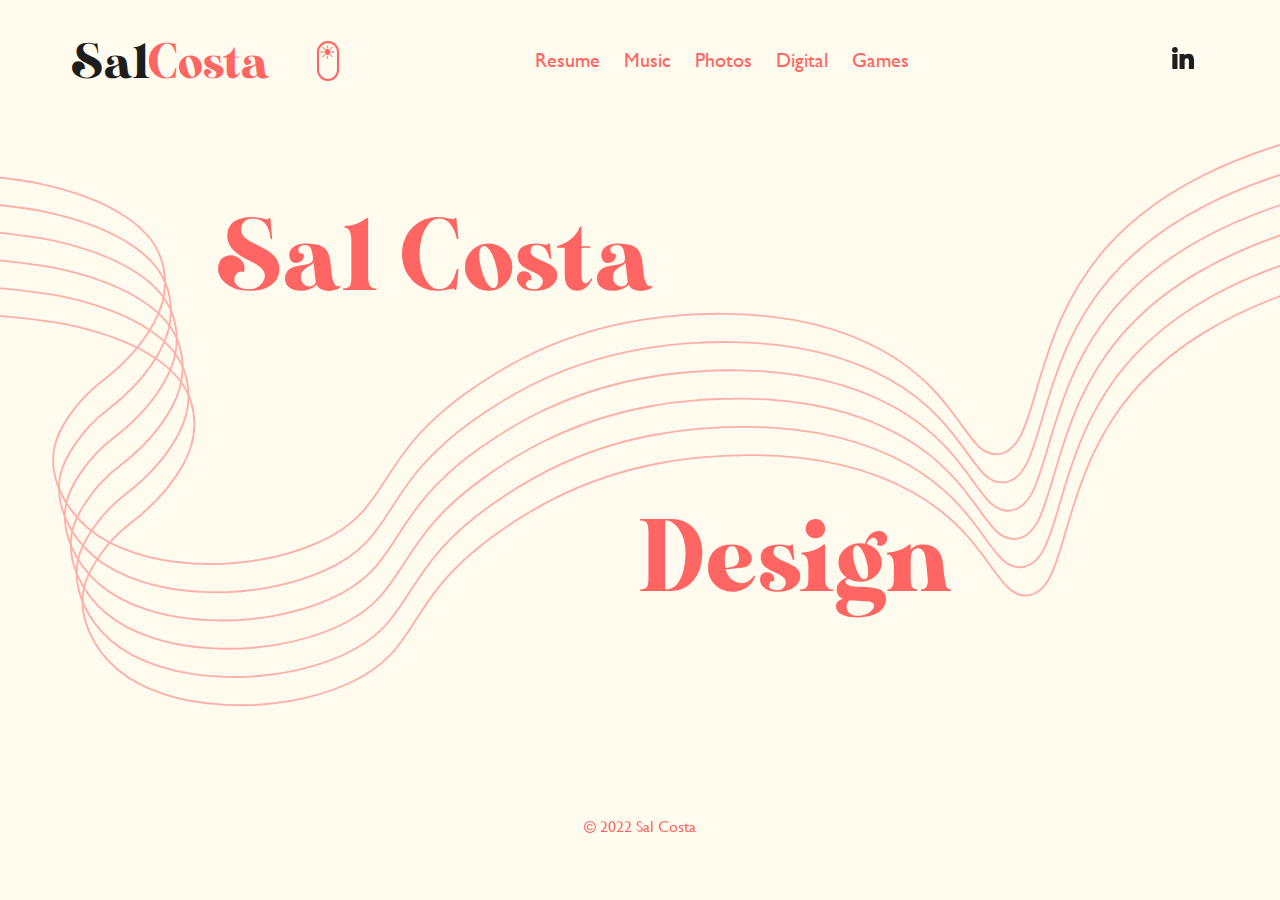
==== commit d1f7e07f: "splash page" ====
--- a/index.html
+++ b/index.html
@@ -26,8 +26,6 @@
     <!-- ------------- -->
 
     <body>
-
-        <a id="top"></a>
         
         <!-- Header -->
         <header>
@@ -101,47 +99,34 @@
         <!-- Page Content (INDEX)-->
         <!-- ------------------- -->
 
-        <div id="page-banner" class="index">
-            <img src="assets/banner_index.svg" class="banner-index"/>
-        
-            <div id="page-container" class="index">
-                <div class="index-content">
-                    <h1 class="page-title home">Sal Costa<br>Design</h1>
-                </div>
-                <!--
-                <div class="index-content">
-                    <span class="home-text">Music, </span><!--
-                    -><span class="home-text">photography, </span><!--
-                    -><span class="home-text">digital </span><!--
-                    -><span class="home-text">art </span><!--
-                    -><span class="home-text">and </span><!--
-                    -><span class="home-text">game </span><!--
-                    -><span class="home-text">design. </span><!--
-                    -><span class="home-text">Click </span><!--
-                    -><span class="home-text">around </span><!--
-                    -><span class="home-text">to </span><!--
-                    -><span class="home-text">take </span><!--
-                    -><span class="home-text">a </span><!--
-                    -><span class="home-text">look.</span>
-                </div>
-            -->
-    
+        <div id="splash-container">
+            <img src="assets/banner_index.svg" />
+         
+            <div id="page-container" class="splash">
+                <h1 class="splash name">
+                    <span class="splash-char">S</span><!--
+                    --><span class="splash-char">a</span><!--
+                    --><span class="splash-char">l&nbsp;</span><!--
+                    --><span class="splash-char">C</span><!--
+                    --><span class="splash-char">o</span><!--
+                    --><span class="splash-char">s</span><!--
+                    --><span class="splash-char">t</span><!--
+                    --><span class="splash-char">a</span>
+                </h1>
+                <h1 class="splash design">
+                    <span class="splash-char">D</span><!--
+                    --><span class="splash-char">e</span><!--
+                    --><span class="splash-char">s</span><!--
+                    --><span class="splash-char">i</span><!--
+                    --><span class="splash-char">g</span><!--
+                    --><span class="splash-char">n</span>
+                </h1>
             </div> <!-- /page container -->
-        
-        
         
         </div>
 
-        
-
-
-        <!-- Back to top button -->
-        <a href="#top" id="top-button" class="button round hidden" title="Scroll to Top" alt="Scroll to top of page.">
-            <span class="top-arrow">&#8593;&#xFE0E;</span>
-        </a>
-
         <footer>
-            <div id="footer">
+            <div id="footer" class="splash">
                 <!-- <span class="footer-dots"></span> -->
                 <span class="copyright">&copy;&#xFE0E; 2022 Sal Costa</span>
             </div>
--- a/salcosta.css
+++ b/salcosta.css
@@ -752,6 +752,7 @@
 	transform: translateY(-50%);
 	filter: brightness(0) saturate(100%) invert(60%) sepia(90%) saturate(3969%) hue-rotate(326deg) brightness(117%) contrast(119%);
 	transition: filter 0.6s;
+	z-index: -1;
 }
 [data-theme="dark"] #page-banner img {
 	filter: brightness(0) saturate(100%) invert(88%) sepia(4%) saturate(1819%) hue-rotate(322deg) brightness(114%) contrast(103%);
@@ -788,7 +789,8 @@
 }
 @media screen and (max-width: 600px) { /* Mobile page banner */
 	h1.page-title {
-		padding-left: 10px;
+		/* padding-left: 10px; */
+		padding: 1em 1em 3em 10px;
 	}
 	#page-banner img {
 		width: 100%;
@@ -830,97 +832,121 @@
 
 
 
-/**********************/
-/* --- Index page --- */
-/**********************/
-
-
-
-
-#page-container.index {
+/*****************************/
+/* --- Index/Splash Page --- */
+/*****************************/
+
+
+
+
+#splash-container { /* full page container */
+	position: fixed;
+	top: 0;
+	right: 0;
+	lefT: 0;
+	bottom: 0;
+	width: 110%;
+	left: -5%;
+	overflow: hidden;
+	pointer-events: none;
+}
+#splash-container img {
+	position: absolute;
+	left: 0;
+	transform: translateY(-50%);
+	top: 40%;
+	width: 100%;
+	max-height: none;
+	opacity: 0.5;
+	pointer-events: none;
+	z-index: -1;
+	filter: brightness(0) saturate(100%) invert(60%) sepia(90%) saturate(3969%) hue-rotate(326deg) brightness(117%) contrast(119%);
+	transition: filter 0.6s;
+}
+[data-theme="dark"] #splash-container img {
+	filter: brightness(0) saturate(100%) invert(88%) sepia(4%) saturate(1819%) hue-rotate(322deg) brightness(114%) contrast(103%);
+}
+#page-container.splash { /* type container */
 	border: none;
-}
-h1.page-title.home {
-	font-size: 80pt;
-	padding: 1em 0 3em 70px; /* top was 2em*/
-}
-.index-content {
-	display: inline-block;
-	top: 0;
+	padding: 0;
+	height: 800px;
+	width: 100%;
+	cursor: default;
+	text-align: left;
+}
+h1.splash { /* splash title */
+	position: relative;
 	margin: 0;
 	padding: 0;
-	text-align: left;
-	width: 100%; /* 49 for text */
-}
-span.home-text {
-	margin: 0 auto;
-	font-family: 'Gill Sans MT';
-	font-size: 46pt;
-	color: #1d1d1d; /* Fallback */
-	color: var(--inverse-base);
-	transition: color 0.6s, opacity 0.2s;
-}
-span.home-text:hover {
-	opacity: 0.2;
-	cursor: default;
-}
-#page-banner.index {
-	position: relative;
-	display: block;
-	height: 100%;
-	overflow: visible;
-}
-#page-banner.index img.banner-index { 
+	font-size: 70pt;
+	display: inline-block;
+	width: 100%;
+	pointer-events: all;
+}
+h1.splash.name {
+	top: 20%;
+	margin-top: 5%;
+	margin-left: 20%;
+}
+h1.splash.design {
+	top: 45%;
+	margin-left: 50%;
+}
+span.splash-char {
+	position: relative;
+	transition: opacity 2s;
+}
+span.splash-char:hover {
+	opacity: 0;
+	transition: opacity 0.1s;
+}
+#footer.splash {
 	position: absolute;
-	width: 120%;
-	max-height: 240%;
-	transform: translate(-50%, -50%);
-	top: 60%;
-	left: 50%;
-	opacity: 0.6;
-	pointer-events: none;
-	z-index: -1;
-}
-
-@media screen and (max-width: 1600px) { 
-	h1.page-title.home {
-		font-size: 70pt;
-	}
-	span.home-text {
-		font-size: 38pt;
-	}
-}
-@media screen and (max-width: 1300px) { 
-	h1.page-title.home {
-		font-size: 56pt;
-	}
-	span.home-text {
-		font-size: 32pt;
-	}
-}
-@media screen and (max-width: 1100px) { 
-	h1.page-title.home {
+	bottom: 0;
+	right: 0;
+	left: 0;
+}
+
+/* --- Responsive Splash --- */
+
+
+@media screen and (max-width: 1200px) { 
+	#splash-container img { 
+		width: 1300px;
+	}
+	h1.splash {
+		font-size: 60pt;
+	}
+	h1.splash.name {
+		margin-top: 0;
+		top: 30%;
+		margin-left: 20%;
+	}
+	h1.splash.design {
+		top: 50%;
+		margin-left: 40%;
+	}
+}
+
+@media screen and (max-width: 800px) { 
+	h1.splash {
+		font-size: 50pt;
+	}
+}
+
+@media screen and (max-width: 600px) { 
+	h1.splash {
 		font-size: 40pt;
 	}
-	span.home-text {
-		font-size: 22pt;
-	}
-	#page-banner.index img.banner-index { 
-		width: 200%;
-		left: 80%;
-	}
-}
-@media screen and (max-width: 900px) { 
-	.index-content {
-	display: block;
-	width: 100%;
-	max-width: 350px;
-	}
-	h1.page-title.home {
-		padding: 2em 0 0.5em 10px;
-	}
-}
-
+	h1.splash.name {
+		top: 25%;
+		margin-left: 10%;
+	}
+	h1.splash.design {
+		top: 40%;
+		margin-left: 35%;
+	}
+}
 
 
 /***********************/
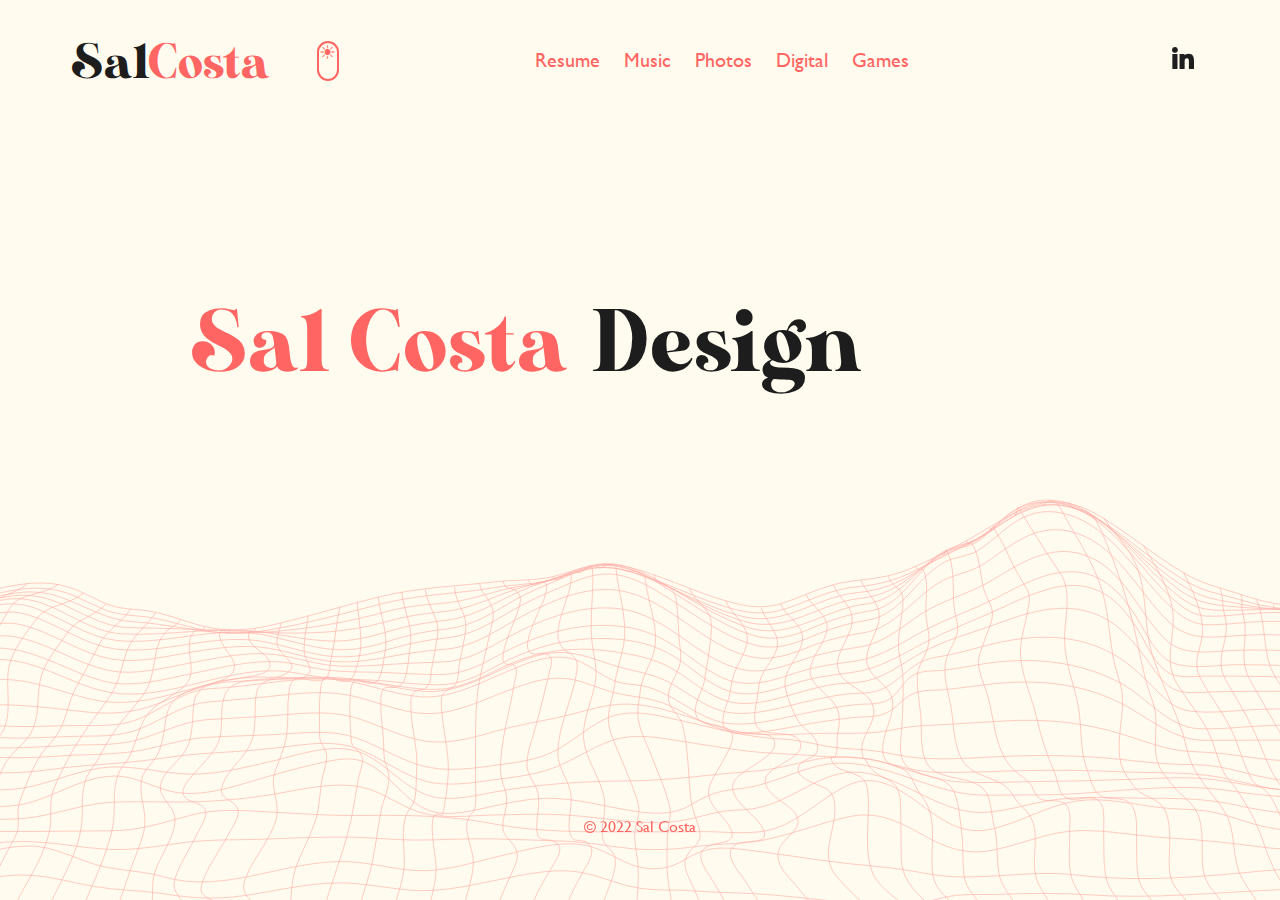
==== commit cb0c62b8: "new splash" ====
--- a/index.html
+++ b/index.html
@@ -100,7 +100,7 @@
         <!-- ------------------- -->
 
         <div id="splash-container">
-            <img src="assets/banner_index.svg" />
+            <img src="assets/banner_index2.svg" />
          
             <div id="page-container" class="splash">
                 <h1 class="splash name">
@@ -111,7 +111,7 @@
                     --><span class="splash-char">o</span><!--
                     --><span class="splash-char">s</span><!--
                     --><span class="splash-char">t</span><!--
-                    --><span class="splash-char">a</span>
+                    --><span class="splash-char">a&nbsp;</span>
                 </h1>
                 <h1 class="splash design">
                     <span class="splash-char">D</span><!--
--- a/salcosta.css
+++ b/salcosta.css
@@ -845,16 +845,14 @@
 	right: 0;
 	lefT: 0;
 	bottom: 0;
-	width: 110%;
-	left: -5%;
+	width: 100%;
 	overflow: hidden;
 	pointer-events: none;
 }
 #splash-container img {
 	position: absolute;
 	left: 0;
-	transform: translateY(-50%);
-	top: 40%;
+	bottom: 0;
 	width: 100%;
 	max-height: none;
 	opacity: 0.5;
@@ -873,16 +871,24 @@
 	width: 100%;
 	cursor: default;
 	text-align: left;
+	margin-left: 15%;
 }
 h1.splash { /* splash title */
 	position: relative;
 	margin: 0;
 	padding: 0;
-	font-size: 70pt;
-	display: inline-block;
-	width: 100%;
+	font-size: 60pt;
+	display: inline-block;
 	pointer-events: all;
 }
+h1.splash {
+	top: 40%;
+}
+h1.splash.design {
+	color: #1d1d1d; /* Fallback */
+	color: var(--inverse-base);
+}
+/*
 h1.splash.name {
 	top: 20%;
 	margin-top: 5%;
@@ -892,6 +898,7 @@
 	top: 45%;
 	margin-left: 50%;
 }
+*/
 span.splash-char {
 	position: relative;
 	transition: opacity 2s;
@@ -913,10 +920,15 @@
 @media screen and (max-width: 1200px) { 
 	#splash-container img { 
 		width: 1300px;
+		left: auto;
+		right: 0;
 	}
 	h1.splash {
 		font-size: 60pt;
-	}
+		width: 100%;
+		top: 35%;
+	}
+	/*
 	h1.splash.name {
 		margin-top: 0;
 		top: 30%;
@@ -926,26 +938,38 @@
 		top: 50%;
 		margin-left: 40%;
 	}
+	*/
 }
 
 @media screen and (max-width: 800px) { 
 	h1.splash {
 		font-size: 50pt;
+		top: 30%;
+	}
+	#splash-container img {
+		transform: translateX(-50%);
+		left: 30%;
 	}
 }
 
 @media screen and (max-width: 600px) { 
+	#page-container.splash {
+		margin-left: 10%;
+	}
 	h1.splash {
 		font-size: 40pt;
-	}
+		top: 25%;
+	}
+	/*
 	h1.splash.name {
+		top: 15%;
+		margin-left: 10%;
+	}
+	h1.splash.design {
 		top: 25%;
-		margin-left: 10%;
-	}
-	h1.splash.design {
-		top: 40%;
 		margin-left: 35%;
 	}
+	*/
 }
 
 
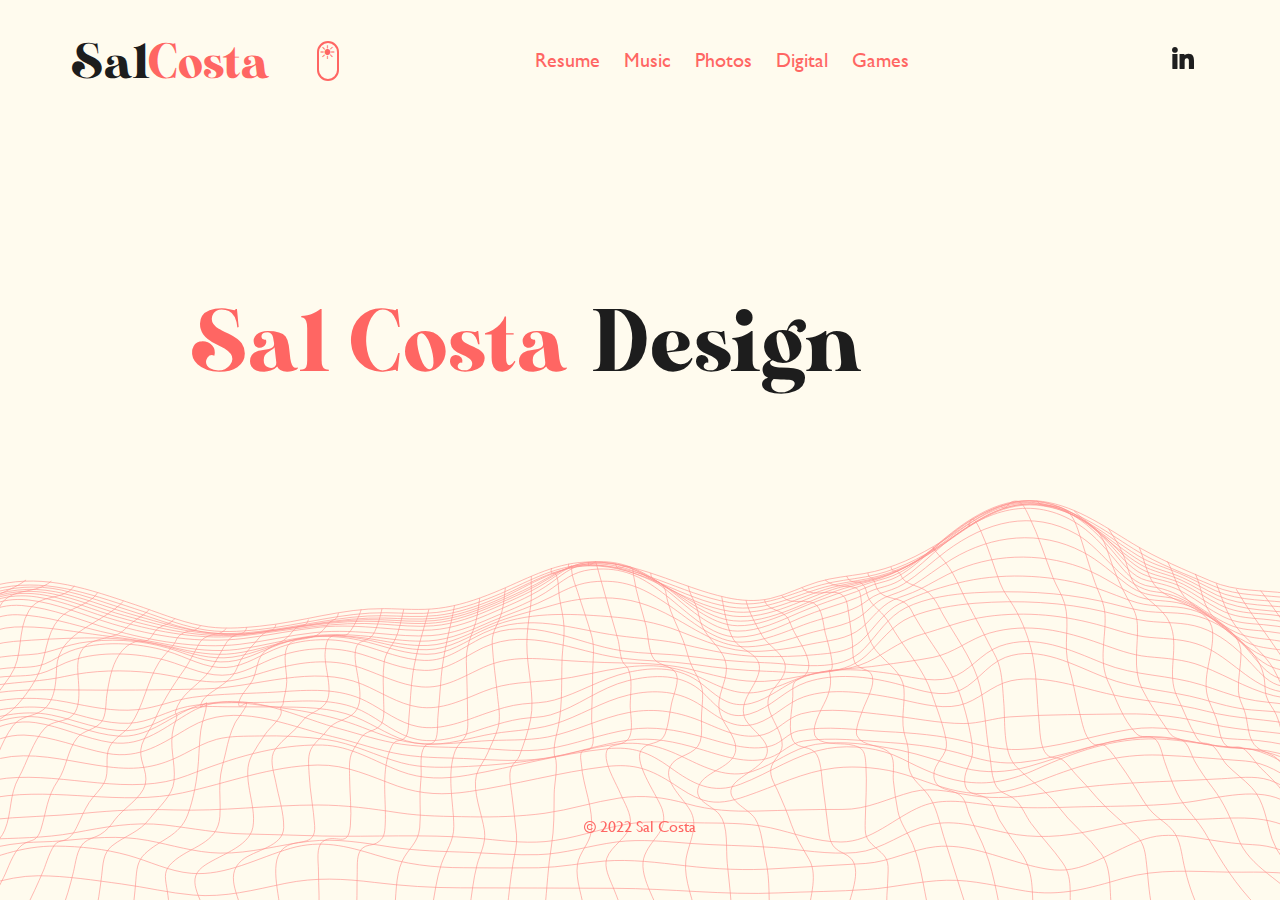
==== commit 4ef60c77: "splash banner" ====
--- a/index.html
+++ b/index.html
@@ -100,7 +100,7 @@
         <!-- ------------------- -->
 
         <div id="splash-container">
-            <img src="assets/banner_index2.svg" />
+            <img src="assets/banner_index.svg" />
          
             <div id="page-container" class="splash">
                 <h1 class="splash name">
--- a/salcosta.css
+++ b/salcosta.css
@@ -855,7 +855,7 @@
 	bottom: 0;
 	width: 100%;
 	max-height: none;
-	opacity: 0.5;
+	opacity: 0.7;
 	pointer-events: none;
 	z-index: -1;
 	filter: brightness(0) saturate(100%) invert(60%) sepia(90%) saturate(3969%) hue-rotate(326deg) brightness(117%) contrast(119%);
@@ -888,17 +888,6 @@
 	color: #1d1d1d; /* Fallback */
 	color: var(--inverse-base);
 }
-/*
-h1.splash.name {
-	top: 20%;
-	margin-top: 5%;
-	margin-left: 20%;
-}
-h1.splash.design {
-	top: 45%;
-	margin-left: 50%;
-}
-*/
 span.splash-char {
 	position: relative;
 	transition: opacity 2s;
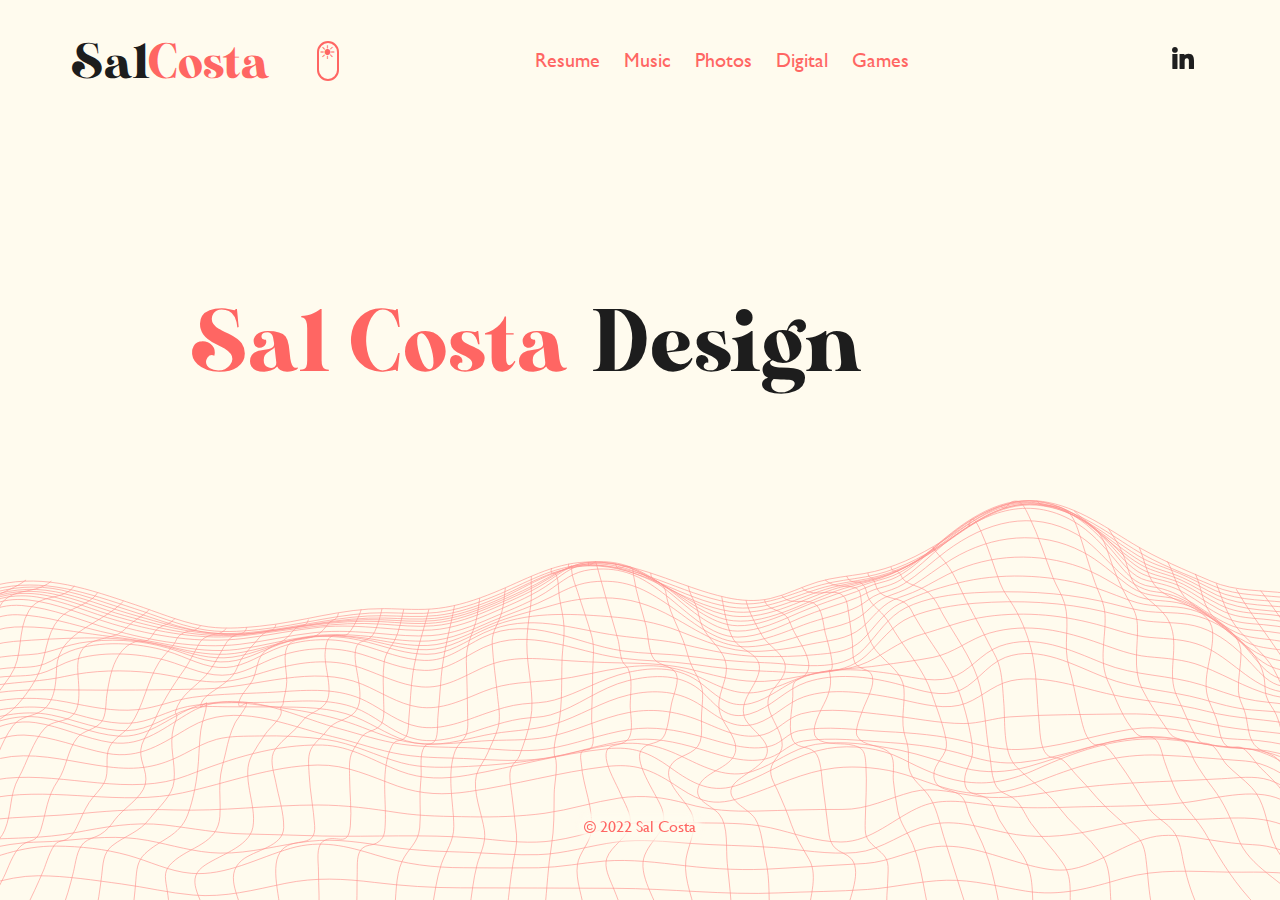
==== commit e525c6b7: "remove On" ====
--- a/index.html
+++ b/index.html
@@ -127,7 +127,6 @@
 
         <footer>
             <div id="footer" class="splash">
-                <!-- <span class="footer-dots"></span> -->
                 <span class="copyright">&copy;&#xFE0E; 2022 Sal Costa</span>
             </div>
         </footer>
--- a/salcosta.css
+++ b/salcosta.css
@@ -901,6 +901,13 @@
 	bottom: 0;
 	right: 0;
 	left: 0;
+}
+#footer.splash span.copyright {
+	border-radius: 1em;
+	background-color: red; /* Fallback */
+	background-color: rgba(var(--active-base-rgb), 0.85);
+	box-shadow: 0 0 5px 5px rgba(var(--active-base-rgb), 0.85);
+	transition: color 0.6s, background-color 0.6s, box-shadow 0.6s;
 }
 
 /* --- Responsive Splash --- */
@@ -1576,7 +1583,7 @@
 	content: "\2022 \2003 \2003 \2003 \2022 \2003 \2003 \2003 \2022";
 }
 span.copyright { /* Footer Copyright */
-	padding: 2em 0 4em 0;
+	margin: 2em 0 4em 0;
 	font-family: 'Gill Sans MT';
 	display: inline-block;
 	color: #ff6663; /* Fallback */
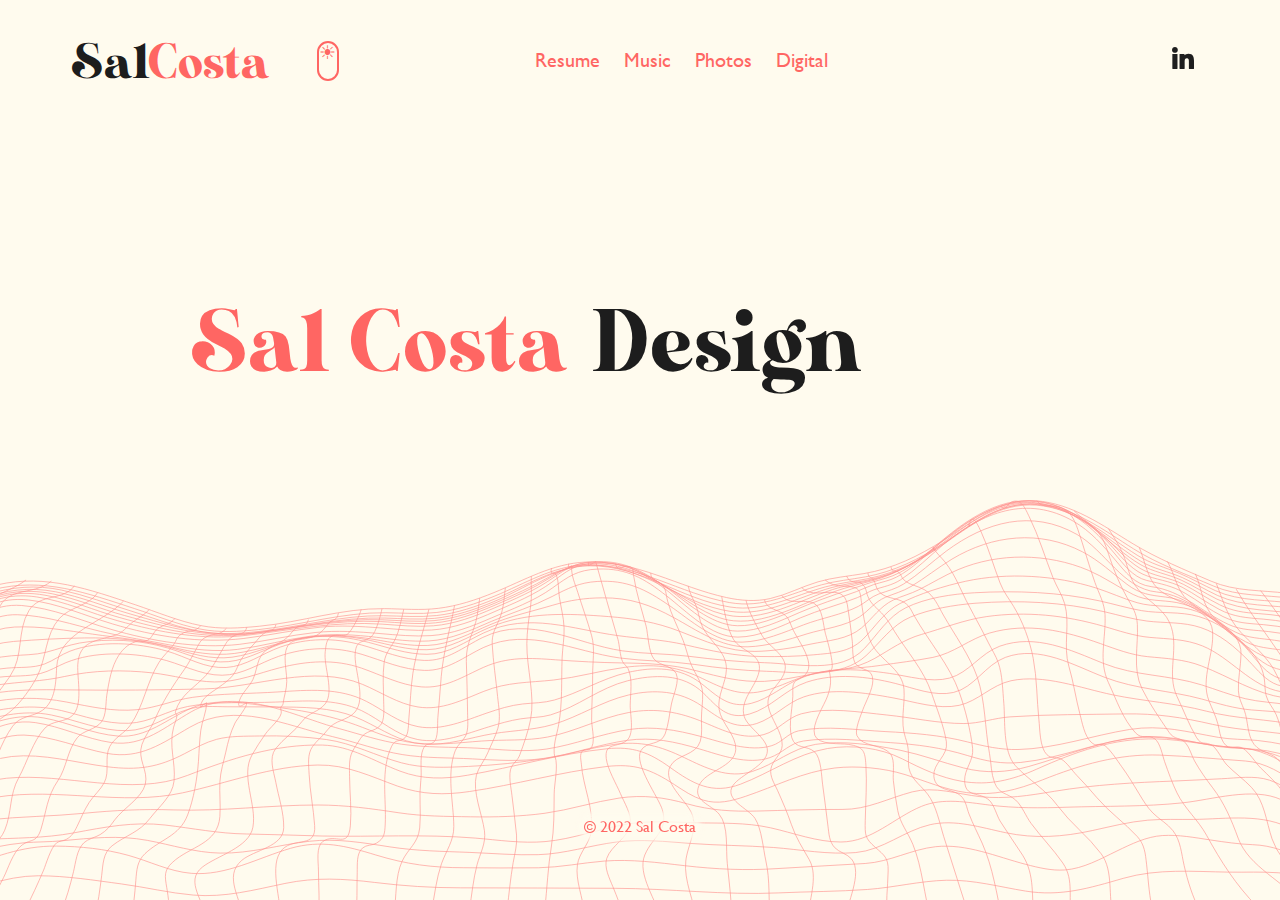
==== commit 558b1112: "removed games page" ====
--- a/index.html
+++ b/index.html
@@ -73,9 +73,6 @@
                             <li>
                                 <a href="digitalart.html" title="Digital Art">Digital<br>Digital</a>
                             </li>
-                            <li>
-                                <a href="gamedesign.html" title="Game Design">Games<br>Games</a>
-                            </li>
                         </ul>
                     </div>
                     
--- a/salcosta.css
+++ b/salcosta.css
@@ -1513,11 +1513,12 @@
 	display: inline-block;
 }
 .youtube-container {
-	position: relative;
-	width: 50%;
-	display: inline-block;
-	padding-top: 28.12%; /* 16:9 aspect ratio */
-	margin: 1em auto;
+	display: block;
+	position: relative;
+	align-self: center;
+	margin: 0 auto;
+	width: 90%;
+	padding-top: 50.625%; /* 16:9 aspect ratio */
 }
 iframe.youtube {
 	position: absolute;
@@ -1528,6 +1529,73 @@
 	text-align: center;
 }
 
+.game-module-container {
+	display: flex;
+	flex-wrap: wrap;
+	flex-direction: column;
+	justify-content: center;
+	align-items: center;
+	overflow-x: auto;
+	overflow-y: hidden;
+	height: 500px;
+	width: 80%;
+	margin: 0 auto;
+	border: 1px solid #ff6663; /* Fallback */
+	border: 1px solid var(--active-accent);
+	border-radius: 16px 16px 8px 8px;
+	
+	transition: background-color 0.6s;
+}
+
+.game-module {
+	width: 50%;
+	display: flex;
+	align-items: center;
+	justify-content: center;
+	box-sizing: border-box;
+	height: 100%;
+}
+
+.game-module-content {
+	width: 100%;
+}
+.img-container img.game-pic{
+	height: 360px;
+	border-radius: 16px;
+	margin: 0;
+	width: auto;
+}
+/* game buttons */
+a.button.round.game-left {
+	position: absolute;
+	left: 10%;
+}
+a.button.round.game-right{
+	position: absolute;
+	right: 10%;
+}
+
+/* scrollbar */
+.game-module-container::-webkit-scrollbar {
+  width: 16px;
+}
+
+/* Track */
+
+ 
+/* Handle */
+.game-module-container::-webkit-scrollbar-thumb {
+	background-color: #ff6663; /* Fallback */
+	background-color: var(--active-accent);
+  border-radius: 8px;
+	transition: background-color 0.6s;
+}
+
+/* Handle on hover */
+.game-module-container::-webkit-scrollbar-thumb:hover {
+  background-color: #ff8f8d;; 
+}
+
 /**********************************/
 /* --- Responsive Game Design --- */
 /**********************************/
@@ -1539,6 +1607,18 @@
 		font-size: 12pt;
 	}
 	*/
+	.game-module-container {
+		width: 90%;
+	}
+	a.button.round.game-right {
+		right: 5%;
+	}
+	a.button.round.game-left {
+		left: 5%;
+	}
+	.game-module {
+		width: 100%;
+	}
 }
 @media screen and (max-width: 800px) { /* mobile screens */
 	.img-container.single {
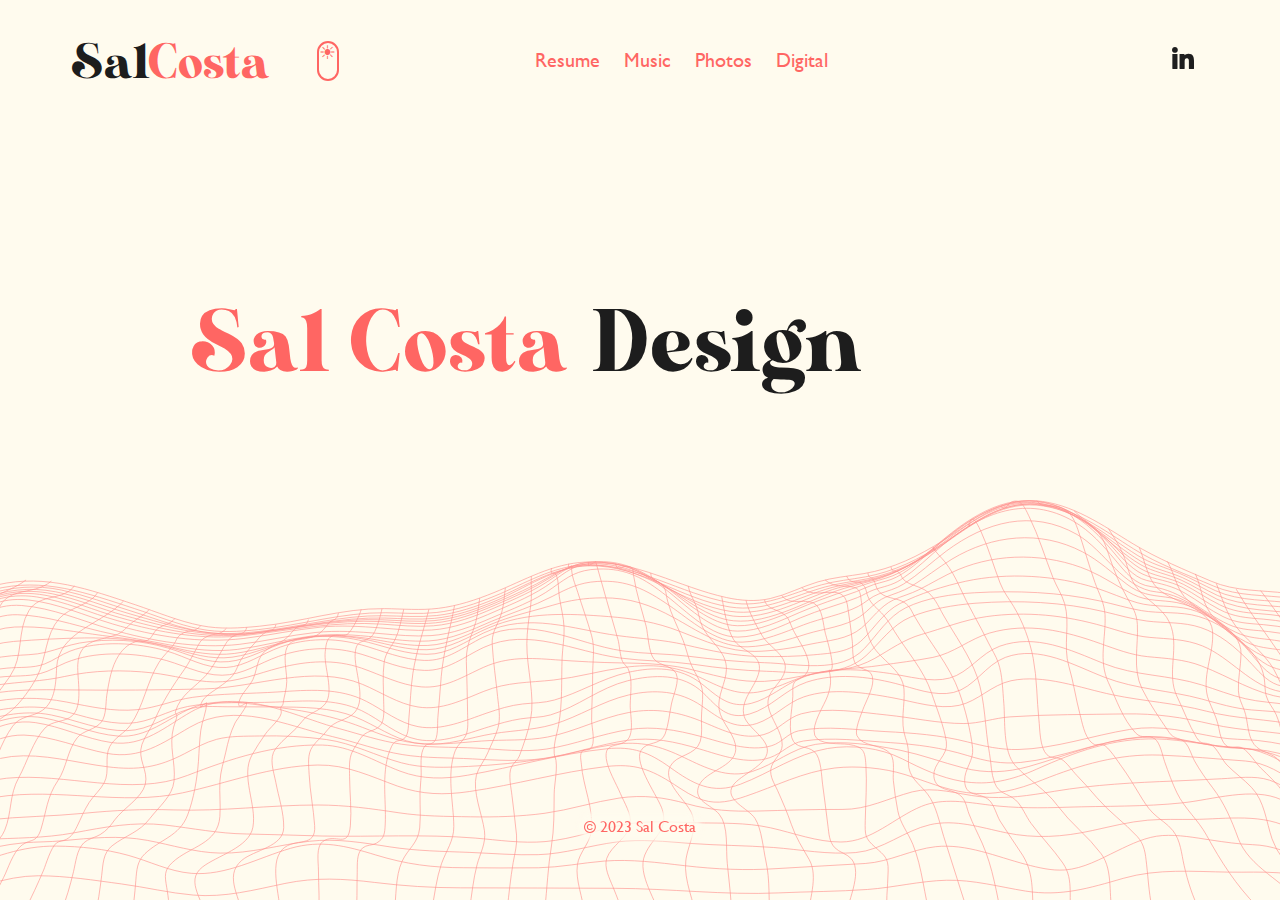
==== commit 8ed20727: "resume eupdate" ====
--- a/index.html
+++ b/index.html
@@ -124,7 +124,7 @@
 
         <footer>
             <div id="footer" class="splash">
-                <span class="copyright">&copy;&#xFE0E; 2022 Sal Costa</span>
+                <span class="copyright">&copy;&#xFE0E; 2023 Sal Costa</span>
             </div>
         </footer>
         
--- a/salcosta.css
+++ b/salcosta.css
@@ -404,7 +404,7 @@
 	min-width: 18px;
 	display: inline-block;
 	position: relative;
-	/* overflow: hidden; */
+	overflow: hidden;
 	border-radius: 18px;
 	border: 2px solid #ff6663; /* Fallback */
 	border: 2px solid var(--active-accent);
@@ -422,11 +422,7 @@
 	left: 50%;
 	width: 27px;
 	height: 45px;
-	border-radius: 50px;
-	border: 22px solid #fffbee; /* Fallback */
-	border: 22px solid var(--active-base);
 	pointer-events: all;
-	transition: border-color 0.6s;
 }
 #light-switch:hover .light-symbols, 
 #light-switch:focus .light-symbols {
